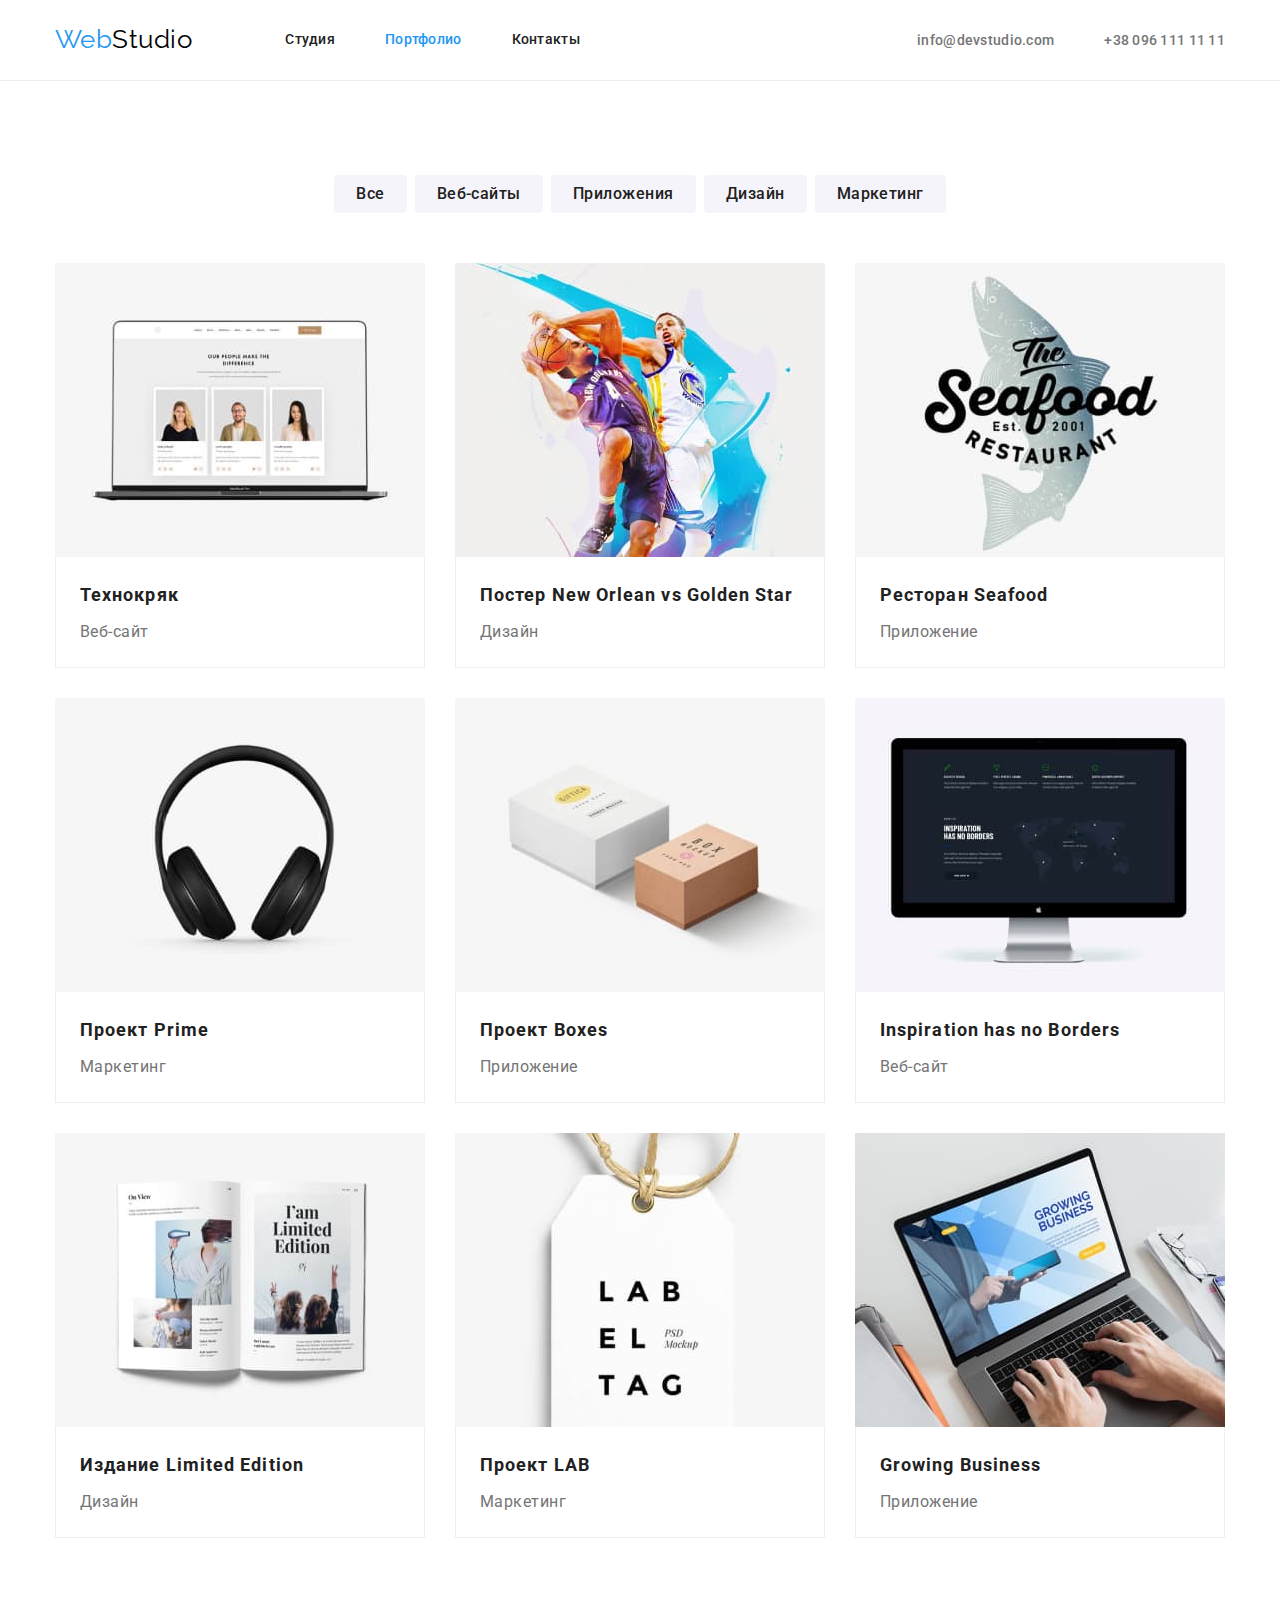
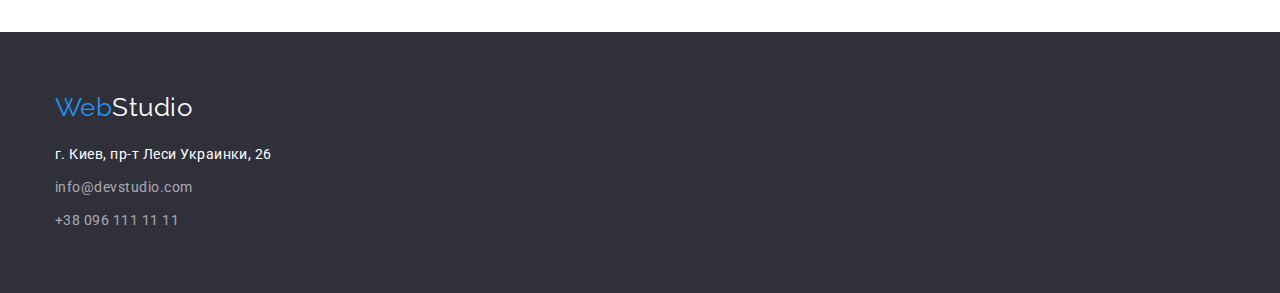
==== portfolio.html @ 09022453 "Initial commit" ====
<!DOCTYPE html>
<html lang="ru">
  <head>
    <meta charset="UTF-8" />
    <meta http-equiv="X-UA-Compatible" content="IE=edge" />
    <meta name="viewport" content="width=device-width, initial-scale=1.0" />
    <title>Portfolio</title>
    <link
      rel="stylesheet"
      href="https://cdnjs.cloudflare.com/ajax/libs/modern-normalize/1.0.0/modern-normalize.min.css"
    />
    <link
      href="https://fonts.googleapis.com/css2?family=Raleway:wght@700&family=Roboto:wght@400;500;700;900&display=swap"
      rel="stylesheet"
    />
    <link rel="stylesheet" href="./css/styles.css" />
  </head>
  <body>
    <!-- Верхняя линия -->
    <header class="page-header">
      <div class="container nav">
        <a href="./index.html" class="logo"><span class="web">Web</span>Studio</a>
        <nav class="site-nav">
          <ul class="site-nav-list list">
            <li class="nav-item">
              <a class="nav-link" href="./index.html" target="_self">Студия</a>
            </li>
            <li class="nav-item"><a class="nav-link current" href="">Портфолио</a></li>
            <li class="nav-item"><a class="nav-link" href="">Контакты</a></li>
          </ul>
        </nav>

        <ul class="contact list">
          <li class="contact-item">
            <a class="contact-link" href="mailto:info@devstudio.com">info@devstudio.com</a>
          </li>
          <li class="contact-item">
            <a class="contact-link" href="tel:+380961111111">+38 096 111 11 11</a>
          </li>
        </ul>
      </div>
    </header>
    <main>
      <!-- Секция портфолио -->
      <section class="section">
        <div class="container">
          <h1 class="hidden">Портфолио</h1>
          <!-- Фильтры -->
          <ul class="filter list">
            <li class="filter-item"><button class="button" type="button">Все</button></li>
            <li class="filter-item"><button class="button" type="button">Веб-сайты</button></li>
            <li class="filter-item"><button class="button" type="button">Приложения</button></li>
            <li class="filter-item"><button class="button" type="button">Дизайн</button></li>
            <li class="filter-item"><button class="button" type="button">Маркетинг</button></li>
          </ul>
          <!-- Проекты -->
          <ul class="project list">
            <li class="project-item">
              <a class="project-link" href="">
                <img
                  class="project-img"
                  src="./images/pic1.jpg"
                  alt="открыта страница сайта на лэптопе"
                  width="370"
                />
                <div class="project-info">
                  <h2 class="project-title">Технокряк</h2>
                  <p class="project-desc">Веб-сайт</p>
                </div>
              </a>
            </li>
            <li class="project-item">
              <a class="project-link" href="">
                <img
                  class="project-img"
                  src="./images/pic2.jpg"
                  alt="два баскетболиста в прыжке"
                  width="370"
                />
                <div class="project-info">
                  <h2 class="project-title">Постер New Orlean vs Golden Star</h2>
                  <p class="project-desc">Дизайн</p>
                </div>
              </a>
            </li>
            <li class="project-item">
              <a class="project-link" href="">
                <img
                  class="project-img"
                  src="./images/pic3.jpg"
                  alt="логотип ресторана sefood"
                  width="370"
                />
                <div class="project-info">
                  <h2 class="project-title">Ресторан Seafood</h2>
                  <p class="project-desc">Приложение</p>
                </div>
              </a>
            </li>
            <li class="project-item">
              <a class="project-link" href="">
                <img
                  class="project-img"
                  src="./images/pic4.jpg"
                  alt="чёрные полноразмерные наушники"
                  width="370"
                />
                <div class="project-info">
                  <h2 class="project-title">Проект Prime</h2>
                  <p class="project-desc">Маркетинг</p>
                </div>
              </a>
            </li>
            <li class="project-item">
              <a class="project-link" href="">
                <img
                  class="project-img"
                  src="./images/pic5.jpg"
                  alt="две упаковочные коробки белая и коричневая"
                  width="370"
                />
                <div class="project-info">
                  <h2 class="project-title">Проект Boxes</h2>
                  <p class="project-desc">Приложение</p>
                </div>
              </a>
            </li>
            <li class="project-item">
              <a class="project-link" href="">
                <img
                  class="project-img"
                  src="./images/pic6.jpg"
                  alt="компьютерный монитор"
                  width="370"
                />
                <div class="project-info">
                  <h2 class="project-title">Inspiration has no Borders</h2>
                  <p class="project-desc">Веб-сайт</p>
                </div>
              </a>
            </li>
            <li class="project-item">
              <a class="project-link" href="">
                <img
                  class="project-img"
                  src="./images/pic7.jpg"
                  alt="раскрытая книга"
                  width="370"
                />
                <div class="project-info">
                  <h2 class="project-title">Издание Limited Edition</h2>
                  <p class="project-desc">Дизайн</p>
                </div>
              </a>
            </li>
            <li class="project-item">
              <a class="project-link" href="">
                <img
                  class="project-img"
                  src="./images/pic8.jpg"
                  alt="бирка с логотипом lab"
                  width="370"
                />
                <div class="project-info">
                  <h2 class="project-title">Проект LAB</h2>
                  <p class="project-desc">Маркетинг</p>
                </div>
              </a>
            </li>
            <li class="project-item">
              <a class="project-link" href="">
                <img
                  class="project-img"
                  src="./images/pic9.jpg"
                  alt="человек работает за лэптопом"
                  width="370"
                />
                <div class="project-info">
                  <h2 class="project-title">Growing Business</h2>
                  <p class="project-desc">Приложение</p>
                </div>
              </a>
            </li>
          </ul>
        </div>
      </section>
    </main>
    <!-- Подвал -->
    <footer class="footer">
      <div class="container">
        <a class="logo" href="/index.html"><span class="web">Web</span>Studio</a>
        <address class="adress">
          <ul class="adress-list list">
            <li class="location">
              <a class="adress-link" href="">г. Киев, пр-т Леси Украинки, 26</a>
            </li>
            <li class="mail">
              <a class="contact-link" href="mailto:info@devstudio.com">info@devstudio.com</a>
            </li>
            <li class="phone">
              <a class="contact-link" href="tel:+380961111111">+38 096 111 11 11</a>
            </li>
          </ul>
        </address>
      </div>
    </footer>
  </body>
</html>
---- css/styles.css ----
:root {
  --accent-color: #2196f3;
  --primery-tect-color: #757575;
  --title-text-color: #212121;
  --totall-white: #ffffff;
  --tatall-black: #000000;
  --background-color: #2f303a;
  --light-background: #f5f4fa;
  --project-border: #EEEEEE;
}

body {
  background-color: var(--totall-white);
  color: var(--primery-tect-color);
  font-family: Roboto, sans-serif;
  letter-spacing: 0.03em;
}

/* Утилиты */

h1,
h2,
h3,
h4 {
  margin: 0;
}


p {
  margin: 0;
}

ul {
  margin: 0;
  padding: 0;
}

.list {
  list-style: none;
}

.section {
  padding: 94px 0;
}

.container {
  width: 1200px;
  margin-right: auto;
  margin-left: auto;
  padding-right: 15px;
  padding-left: 15px;
}

/* header */

.page-header {
  border-bottom: 1px solid #ECECEC;
}

.logo {
  color: var(--tatall-black);
  font-family: Raleway, sans-serif;
  font-size: 26px;
  line-height: 1.2;
  text-decoration: none;
}

.web {
  color: var(--accent-color);
}

/* site-nav */

.site-nav-list {
  display: flex;
  margin-left: 93px;
}

.site-nav-list .nav-item:not(:last-child) {
  margin-right: 50px;
}

.site-nav-list .nav-link {
  display: block;
  padding-top: 32px;
  padding-bottom: 32px;

  color: var(--title-text-color);
  font-weight: 500;
  font-size: 14px;
  line-height: 1.14;
  letter-spacing: 0.02em;
  text-decoration: none;
}

.site-nav-list .nav-link:hover,
.site-nav-list .nav-link:focus,
.site-nav-list .nav-link.current,
.adress .adress-link:hover,
.adress .adress-link:focus,
.adress .contact-link:hover,
.adress .contact-link:focus {
  color: var(--accent-color);
}

.nav {
  display: flex;
  align-items: center;
}

.contact {
  display: flex;
  margin-left: auto;
}

.contact .contact-item+.contact-item {
  margin-left: 50px;
}

.contact .contact-link {
  color: var(--primery-tect-color);
  font-weight: 500;
  font-size: 14px;
  line-height: 1.14;
  letter-spacing: 0.02em;

  text-decoration: none;
}

.contact .contact-link:hover,
.contact .contact-link:focus {
  color: var(--accent-color);
}

/* шапка */

.section.hero {
  padding-top: 200px;
  padding-bottom: 200px;
  background-color: var(--background-color);
  text-align: center;
}

.hero .headline {
  margin-bottom: 30px;

  color: var(--totall-white);
  font-weight: 900;
  font-size: 44px;
  line-height: 1.36;
  letter-spacing: 0.06em;
  text-transform: uppercase;
}

.hero .button {
  min-width: 200px;
  height: 50px;
  padding: 10px 32px;
  border: none;
  border-radius: 4px;

  color: var(--totall-white);
  background-color: #188ce8;
  font-family: inherit;
  font-weight: 700;
  font-size: 16px;
  line-height: 1.88;
  text-align: center;
  letter-spacing: 0.06em;

  cursor: pointer;
}

.section .button:hover,
.section .button:focus {
  color: var(--totall-white);
  background-color: var(--accent-color);
}

/* особенности */

.hidden {
  display: none;
}

.specifics-list {
  display: flex;
}

.specifics-list .specifics-item {
  margin-right: 30px;
  width: calc((100% - 90px) / 4);
}

.specifics-list .specifics-item:last-child {
  margin-right: 0;
}

.specifics-list .specifics-title {
  margin-bottom: 10px;

  color: var(--title-text-color);
  font-size: 14px;
  line-height: 1.14;
  text-transform: uppercase;
}

.specifics-list .specifics-desc {
  font-size: 14px;
  line-height: 1.71;
}

/* чем мы занимаемся */

.section.subject {
  padding-top: 0;
}

.section .subject-title,
.section .team-title {
  margin-bottom: 50px;

  color: var(--title-text-color);
  font-size: 36px;
  line-height: 1.17;
  text-align: center;
}

.subject-list {
  display: flex;
  justify-content: space-between;
}

/* наша команда */

.section.team {
  background-color: var(--light-background);
}

.team-list {
  display: flex;
}

.team-list .item {
  width: calc((100% - 90px) / 4);
  margin-right: 30px;
}

.team-pic,
.project-img {
  display: block;
}

.team-list .item:last-child {
  margin-right: 0;
}

.team-info {
  padding-top: 30px;
  padding-bottom: 30px;
}

.team-list .team-name {
  margin-bottom: 10px;

  color: var(--title-text-color);
  font-weight: 500;
  font-size: 16px;
  line-height: 1.19;
  text-align: center;
}

.team-list .team-desc {
  font-size: 16px;
  line-height: 1.19;
  text-align: center;
}

/* подвал */

.footer {
  padding-top: 60px;
  padding-bottom: 60px;
  background-color: var(--background-color);
}

.footer .adress-list {
  margin-top: 20px;
}

.adress-list .mail {
  margin-top: 9px;
  margin-bottom: 9px;
}

.footer .logo {
  color: var(--totall-white);
}

.adress .adress-link {
  color: var(--totall-white);
  text-decoration: none;
}

.adress .contact-link {
  color: rgba(255, 255, 255, 0.6);
  text-decoration: none;
}

.footer .adress {
  font-style: normal;
  font-size: 14px;
  line-height: 1.71;
}

/* !!страница портфолио!! */


/* button */

.filter {
  display: flex;
  justify-content: center;
  margin-bottom: 50px;
}

.filter .button {
  padding: 6px 22px;

  color: var(--title-text-color);
  background-color: var(--light-background);
  border: none;
  border-radius: 4px;
  font-family: inherit;
  font-weight: 500;
  font-size: 16px;
  line-height: 1.62;
  text-align: center;
  letter-spacing: inherit;
  cursor: pointer;
}

.filter .filter-item:not(:last-child) {
  margin-right: 8px;
}

.filter .button:hover,
.filter .button:focus {
  color: var(--totall-white);
  background-color: var(--accent-color);
}

/* Проекты */

.project {
  display: flex;
  flex-wrap: wrap;
}

.project .project-item {
  width: calc((100% - 60px) / 3);
  margin-right: 30px;
  margin-bottom: 30px;
}

.project .project-item:nth-child(3n) {
  margin-right: 0px;
}

.project .project-item:nth-last-child(-n + 3) {
  margin-bottom: 0px;
}

.project-info {
  padding: 20px 24px;

  border-right: 1px solid var(--project-border);
  border-left: 1px solid var(--project-border);
  border-bottom: 1px solid var(--project-border);
}

.project .project-title {
  margin-bottom: 4px;

  color: var(--title-text-color);
  font-weight: 700;
  font-size: 18px;
  line-height: 2;
  letter-spacing: 0.06em;
}

.project .project-desc {
  color: var(--primery-tect-color);
  font-size: 16px;
  line-height: 1.88;

}

.project .project-link {
  text-decoration: none;
}
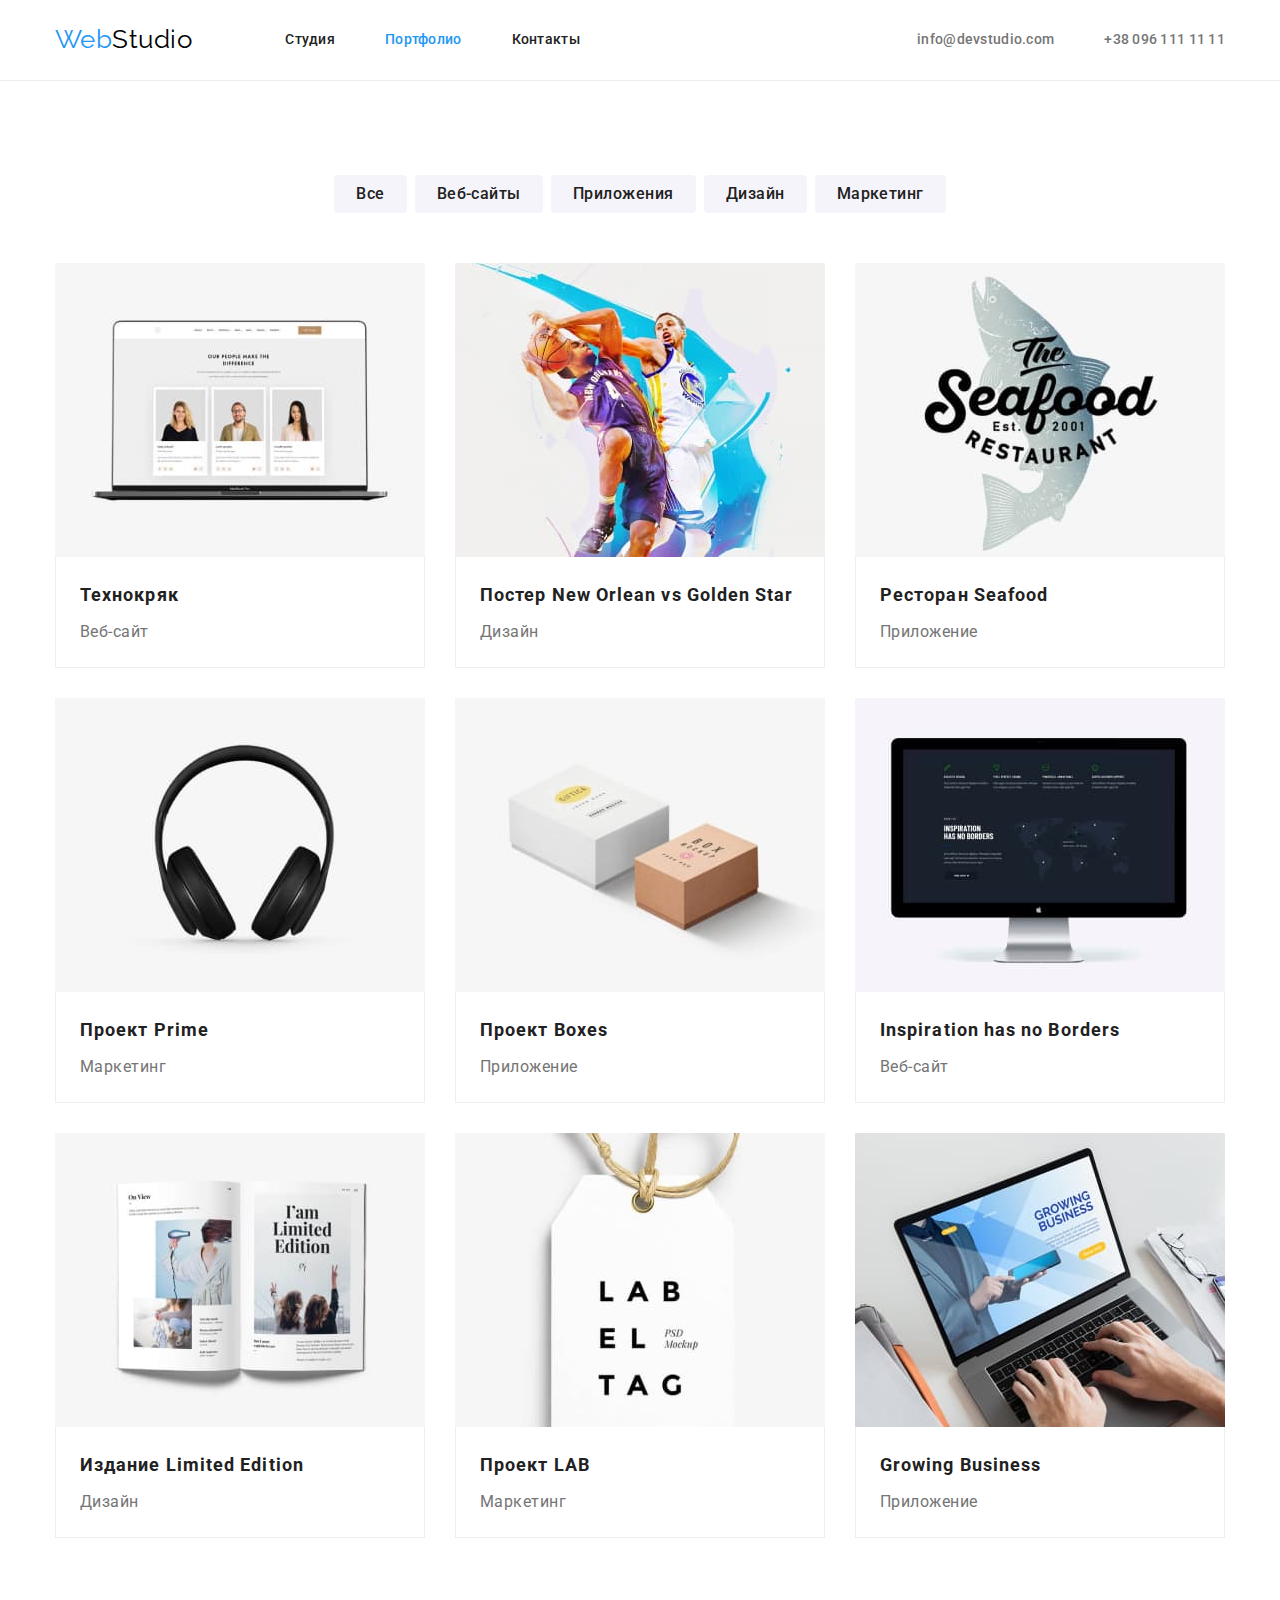
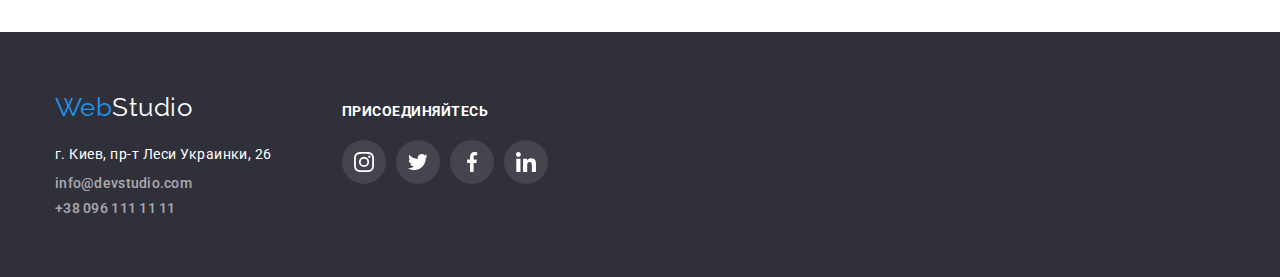
==== commit cf1bc7a2: "стилизует раздел клиентов" ====
--- a/portfolio.html
+++ b/portfolio.html
@@ -188,20 +188,55 @@
     <!-- Подвал -->
     <footer class="footer">
       <div class="container">
-        <a class="logo" href="/index.html"><span class="web">Web</span>Studio</a>
-        <address class="adress">
-          <ul class="adress-list list">
-            <li class="location">
-              <a class="adress-link" href="">г. Киев, пр-т Леси Украинки, 26</a>
-            </li>
-            <li class="mail">
-              <a class="contact-link" href="mailto:info@devstudio.com">info@devstudio.com</a>
-            </li>
-            <li class="phone">
-              <a class="contact-link" href="tel:+380961111111">+38 096 111 11 11</a>
-            </li>
-          </ul>
-        </address>
+        <div>
+          <a class="logo" href="/index.html"><span class="web">Web</span>Studio</a>
+          <address class="adress">
+            <ul class="adress-list list">
+              <li class="location">
+                <a class="adress-link" href="">г. Киев, пр-т Леси Украинки, 26</a>
+              </li>
+              <li class="mail">
+                <a class="contact-link" href="mailto:info@devstudio.com">info@devstudio.com</a>
+              </li>
+              <li class="phone">
+                <a class="contact-link" href="tel:+380961111111">+38 096 111 11 11</a>
+              </li>
+            </ul>
+          </address>
+        </div>
+        <div class="social">
+          <h3 class="social-title">Присоединяйтесь</h3>
+          <ul class="social-list list">
+            <li class="social-item">
+              <a class="social-link" href="">
+                <svg class="social-icon" width="20" height="20">
+                  <use href="./images/symbol-defs.svg#icon-instagram"></use>
+                </svg>
+              </a>
+            </li>
+            <li class="social-item">
+              <a class="social-link" href="">
+                <svg class="social-icon" width="20" height="20">
+                  <use href="./images/symbol-defs.svg#icon-twitter"></use>
+                </svg>
+              </a>
+            </li>
+            <li class="social-item">
+              <a class="social-link" href="">
+                <svg class="social-icon" width="20" height="20">
+                  <use href="./images/symbol-defs.svg#icon-facebook"></use>
+                </svg>
+              </a>
+            </li>
+            <li class="social-item">
+              <a class="social-link" href="">
+                <svg class="social-icon" width="20" height="20">
+                  <use href="./images/symbol-defs.svg#icon-linkedin"></use>
+                </svg>
+              </a>
+            </li>
+          </ul>
+        </div>
       </div>
     </footer>
   </body>
--- a/css/styles.css
+++ b/css/styles.css
@@ -7,6 +7,7 @@
   --background-color: #2f303a;
   --light-background: #f5f4fa;
   --project-border: #EEEEEE;
+  --icon-color: #AFB1B8;
 }
 
 body {
@@ -76,11 +77,11 @@
   margin-left: 93px;
 }
 
-.site-nav-list .nav-item:not(:last-child) {
+.nav-item:not(:last-child) {
   margin-right: 50px;
 }
 
-.site-nav-list .nav-link {
+.nav-link {
   display: block;
   padding-top: 32px;
   padding-bottom: 32px;
@@ -93,13 +94,13 @@
   text-decoration: none;
 }
 
-.site-nav-list .nav-link:hover,
-.site-nav-list .nav-link:focus,
-.site-nav-list .nav-link.current,
-.adress .adress-link:hover,
-.adress .adress-link:focus,
-.adress .contact-link:hover,
-.adress .contact-link:focus {
+.nav-link:hover,
+.nav-link:focus,
+.nav-link.current,
+.adress-link:hover,
+.adress-link:focus,
+.contact-link:hover,
+.contact-link:focus {
   color: var(--accent-color);
 }
 
@@ -113,11 +114,13 @@
   margin-left: auto;
 }
 
-.contact .contact-item+.contact-item {
+.contact-item+.contact-item {
   margin-left: 50px;
 }
 
-.contact .contact-link {
+.contact-link {
+  display: flex;
+  align-items: center;
   color: var(--primery-tect-color);
   font-weight: 500;
   font-size: 14px;
@@ -127,18 +130,31 @@
   text-decoration: none;
 }
 
-.contact .contact-link:hover,
-.contact .contact-link:focus {
+.contact-icon {
+  margin-right: 10px;
+}
+
+.contact-link:hover,
+.contact-link:focus {
   color: var(--accent-color);
 }
 
 /* шапка */
 
-.section.hero {
+.hero {
+  max-width: 1600px;
+  height: 600px;
   padding-top: 200px;
-  padding-bottom: 200px;
-  background-color: var(--background-color);
+  margin-left: auto;
+  margin-right: auto;
+  background-color: #C4C4C4;
   text-align: center;
+  background-image: linear-gradient(rgba(47, 48, 58, 0.4),
+      rgba(47, 48, 58, 0.4)),
+    url("../images/hero.jpg");
+  background-position: center;
+  background-size: cover;
+  background-repeat: no-repeat;
 }
 
 .hero .headline {
@@ -187,16 +203,17 @@
   display: flex;
 }
 
-.specifics-list .specifics-item {
+.specifics-item {
   margin-right: 30px;
   width: calc((100% - 90px) / 4);
 }
 
-.specifics-list .specifics-item:last-child {
+.specifics-item:last-child {
   margin-right: 0;
 }
 
-.specifics-list .specifics-title {
+.specifics-title,
+.social-title {
   margin-bottom: 10px;
 
   color: var(--title-text-color);
@@ -205,7 +222,7 @@
   text-transform: uppercase;
 }
 
-.specifics-list .specifics-desc {
+.specifics-desc {
   font-size: 14px;
   line-height: 1.71;
 }
@@ -217,7 +234,8 @@
 }
 
 .section .subject-title,
-.section .team-title {
+.section .team-title,
+.client-title {
   margin-bottom: 50px;
 
   color: var(--title-text-color);
@@ -276,6 +294,40 @@
   text-align: center;
 }
 
+/* Постоянные клиенты */
+
+.client-list {
+  display: flex;
+  justify-content: space-between;
+}
+
+.client-link {
+  display: flex;
+  align-items: center;
+  justify-content: center;
+
+  width: 170px;
+  height: 92px;
+  /* padding: 16px 32px; */
+
+  border: 1px solid var(--icon-color);
+  border-radius: 4px;
+}
+
+.client-icon {
+  fill: var(--icon-color);
+}
+
+.client-link:hover,
+.client-link:focus {
+  border-color: var(--accent-color);
+}
+
+.client-link:hover .client-icon,
+.client-link:focus .client-icon {
+  fill: var(--accent-color);
+}
+
 /* подвал */
 
 .footer {
@@ -284,6 +336,11 @@
   background-color: var(--background-color);
 }
 
+.footer .container {
+  display: flex;
+  align-items: baseline;
+}
+
 .footer .adress-list {
   margin-top: 20px;
 }
@@ -311,6 +368,46 @@
   font-style: normal;
   font-size: 14px;
   line-height: 1.71;
+}
+
+.social {
+  margin-left: 70px;
+  margin-right: auto;
+}
+
+.social-title {
+  margin-bottom: 20px;
+  font-size: 14px;
+  line-height: 1.14;
+  text-transform: uppercase;
+  color: var(--totall-white);
+}
+
+.social-list {
+  display: flex;
+}
+
+.social-item+.social-item {
+  margin-left: 10px;
+}
+
+.social-link {
+  display: inline-block;
+  padding: 12px;
+  width: 44px;
+  height: 44px;
+
+  border-radius: 50%;
+  background-color: rgba(255, 255, 255, 0.1);
+}
+
+.social-icon {
+  fill: var(--totall-white);
+}
+
+.social-link:hover,
+.social-link:focus {
+  background-color: var(--accent-color);
 }
 
 /* !!страница портфолио!! */
@@ -348,6 +445,9 @@
 .filter .button:focus {
   color: var(--totall-white);
   background-color: var(--accent-color);
+  box-shadow: 0px 2px 2px 0px #0000001F;
+  box-shadow: 0px 1px 2px 0px #00000014;
+  box-shadow: 0px 3px 1px 0px #0000001A;
 }
 
 /* Проекты */
@@ -369,6 +469,13 @@
 
 .project .project-item:nth-last-child(-n + 3) {
   margin-bottom: 0px;
+}
+
+.project-item:hover,
+.project-item:focus {
+  box-shadow: 1px 4px 6px 0px #00000029;
+  box-shadow: 0px 4px 4px 0px #0000000F;
+  box-shadow: 0px 1px 1px 0px #0000001F;
 }
 
 .project-info {
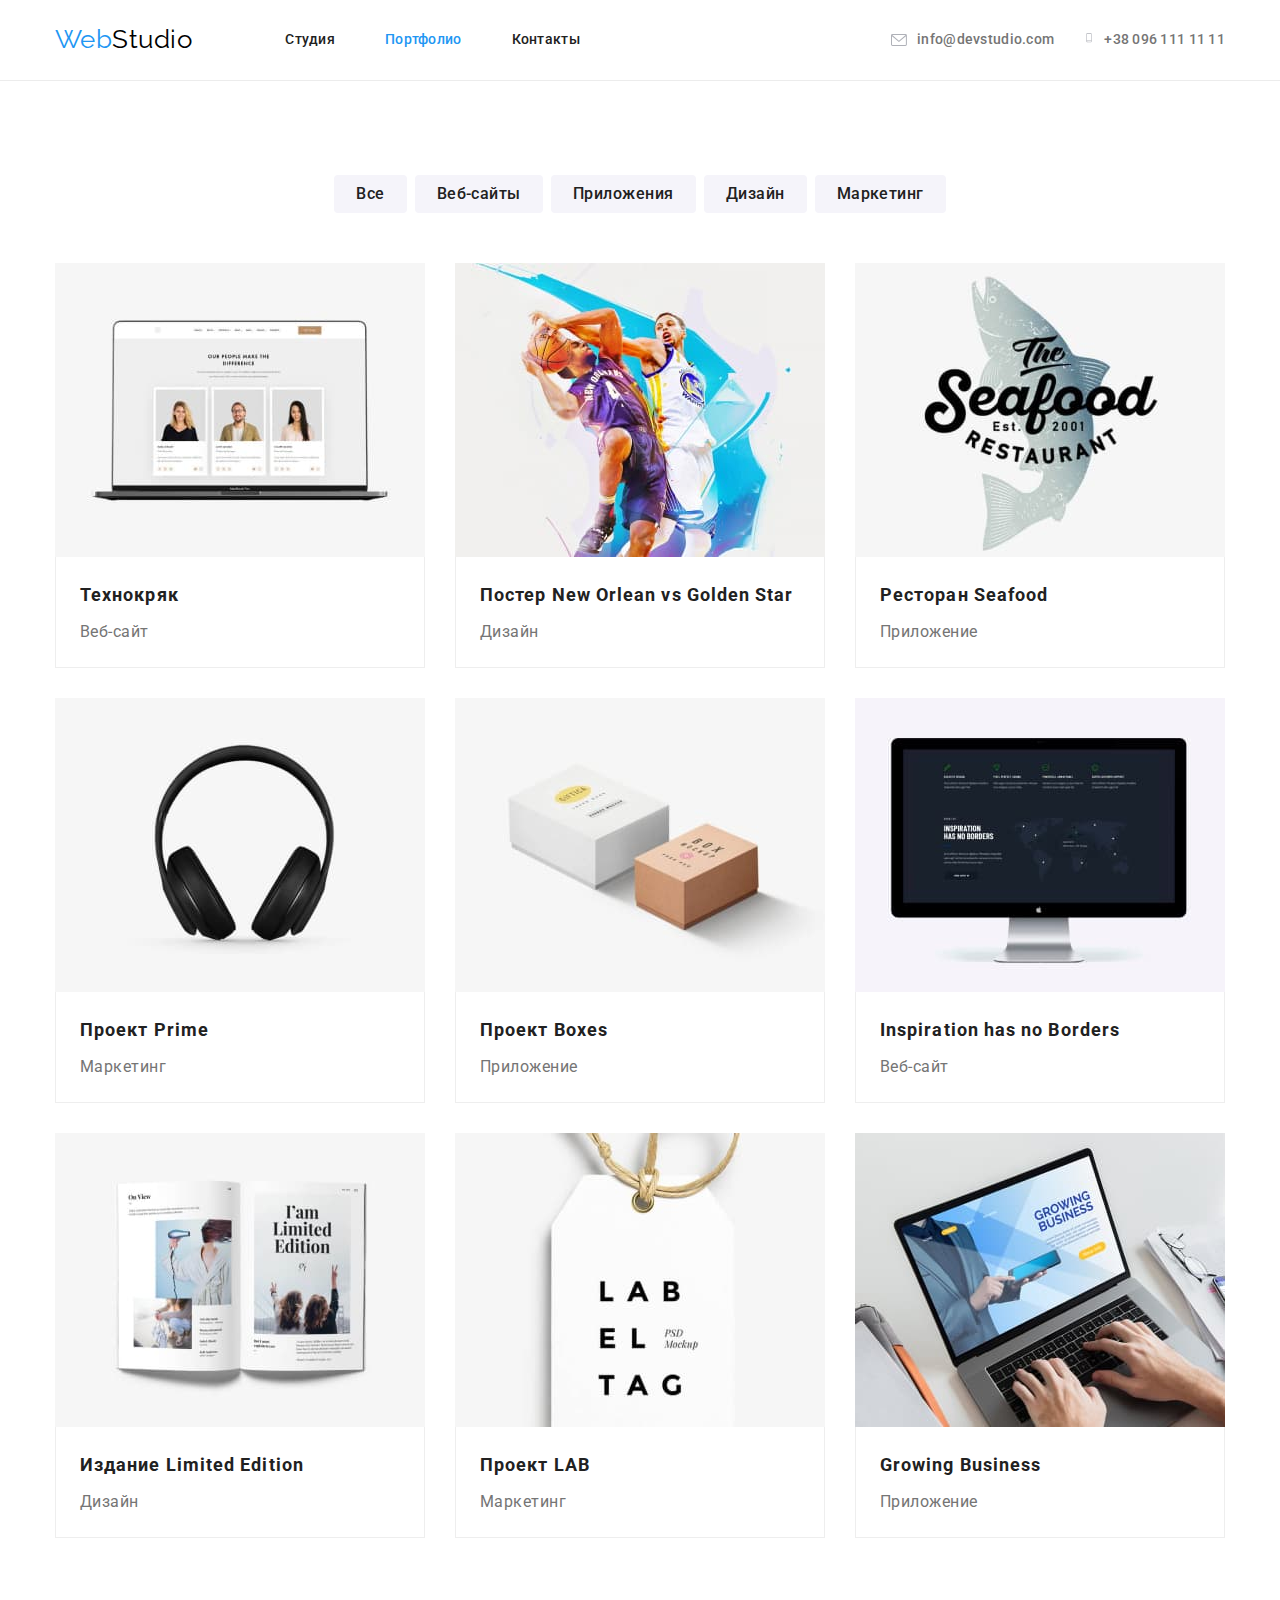
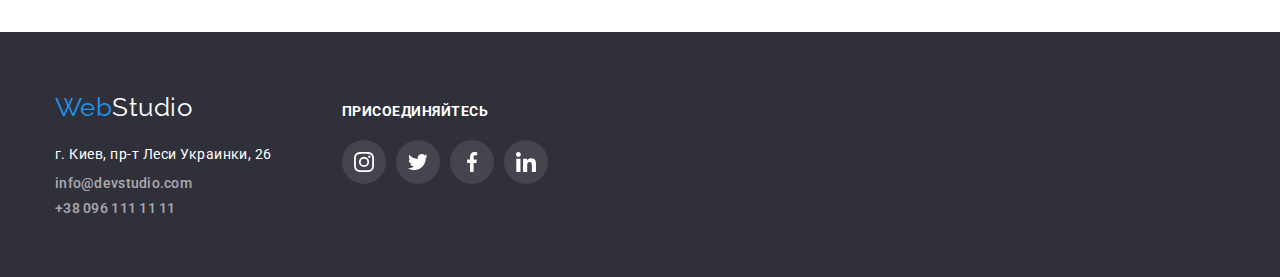
==== commit 427cf9f1: "добавляет  все иконки" ====
--- a/portfolio.html
+++ b/portfolio.html
@@ -32,10 +32,20 @@
 
         <ul class="contact list">
           <li class="contact-item">
-            <a class="contact-link" href="mailto:info@devstudio.com">info@devstudio.com</a>
+            <a class="contact-link" href="mailto:info@devstudio.com">
+              <svg class="contact-icon" width="16" height="12">
+                <use href="./images/symbol-defs.svg#icon-envelope"></use>
+              </svg>
+              info@devstudio.com</a
+            >
           </li>
           <li class="contact-item">
-            <a class="contact-link" href="tel:+380961111111">+38 096 111 11 11</a>
+            <a class="contact-link" href="tel:+380961111111">
+              <svg class="contact-icon" width="10" height="16">
+                <use href="./images/symbol-defs.svg#icon-smartphone"></use>
+              </svg>
+              +38 096 111 11 11</a
+            >
           </li>
         </ul>
       </div>
--- a/css/styles.css
+++ b/css/styles.css
@@ -115,7 +115,7 @@
 }
 
 .contact-item+.contact-item {
-  margin-left: 50px;
+  margin-left: 30px;
 }
 
 .contact-link {
@@ -132,11 +132,17 @@
 
 .contact-icon {
   margin-right: 10px;
+  fill: var(--icon-color);
 }
 
 .contact-link:hover,
 .contact-link:focus {
   color: var(--accent-color);
+}
+
+.contact-link:hover .contact-icon,
+.contact-link:focus .contact-icon {
+  fill: var(--accent-color);
 }
 
 /* шапка */
@@ -177,6 +183,7 @@
 
   color: var(--totall-white);
   background-color: #188ce8;
+  box-shadow: 0px 4px 4px rgba(0, 0, 0, 0.15);
   font-family: inherit;
   font-weight: 700;
   font-size: 16px;
@@ -212,6 +219,18 @@
   margin-right: 0;
 }
 
+.thumb {
+  display: flex;
+  justify-content: center;
+  align-items: center;
+  margin-bottom: 30px;
+  width: 270px;
+  height: 120px;
+
+  border-radius: 4px;
+  background-color: var(--light-background);
+}
+
 .specifics-title,
 .social-title {
   margin-bottom: 10px;
@@ -259,9 +278,18 @@
   display: flex;
 }
 
-.team-list .item {
+.team-item {
   width: calc((100% - 90px) / 4);
   margin-right: 30px;
+  background-color: var(--totall-white);
+  box-shadow: 0px 2px 1px 0px #00000033;
+  box-shadow: 0px 1px 1px 0px #00000024;
+  box-shadow: 0px 1px 3px 0px #0000001F;
+  border-radius: 4px;
+}
+
+.team-item:last-child {
+  margin-right: 0;
 }
 
 .team-pic,
@@ -269,16 +297,11 @@
   display: block;
 }
 
-.team-list .item:last-child {
-  margin-right: 0;
-}
-
 .team-info {
-  padding-top: 30px;
-  padding-bottom: 30px;
-}
-
-.team-list .team-name {
+  padding: 30px 32px;
+}
+
+.team-name {
   margin-bottom: 10px;
 
   color: var(--title-text-color);
@@ -288,11 +311,44 @@
   text-align: center;
 }
 
-.team-list .team-desc {
+.team-desc {
   font-size: 16px;
   line-height: 1.19;
   text-align: center;
-}
+  margin-bottom: 16px;
+}
+
+.team-social {
+  display: flex;
+}
+
+.team-social-item+.team-social-item {
+  margin-left: 10px;
+}
+
+.team-social-link {
+  display: inline-block;
+  padding: 12px;
+  width: 44px;
+  height: 44px;
+
+  border-radius: 50%;
+}
+
+.team-social .social-icon {
+  fill: var(--icon-color);
+}
+
+.team-social-link:hover,
+.team-social-link:focus {
+  background-color: var(--accent-color);
+}
+
+.team-social-link:hover .social-icon,
+.team-social-link:focus .social-icon {
+  fill: var(--totall-white);
+}
+
 
 /* Постоянные клиенты */
 
@@ -308,7 +364,6 @@
 
   width: 170px;
   height: 92px;
-  /* padding: 16px 32px; */
 
   border: 1px solid var(--icon-color);
   border-radius: 4px;
